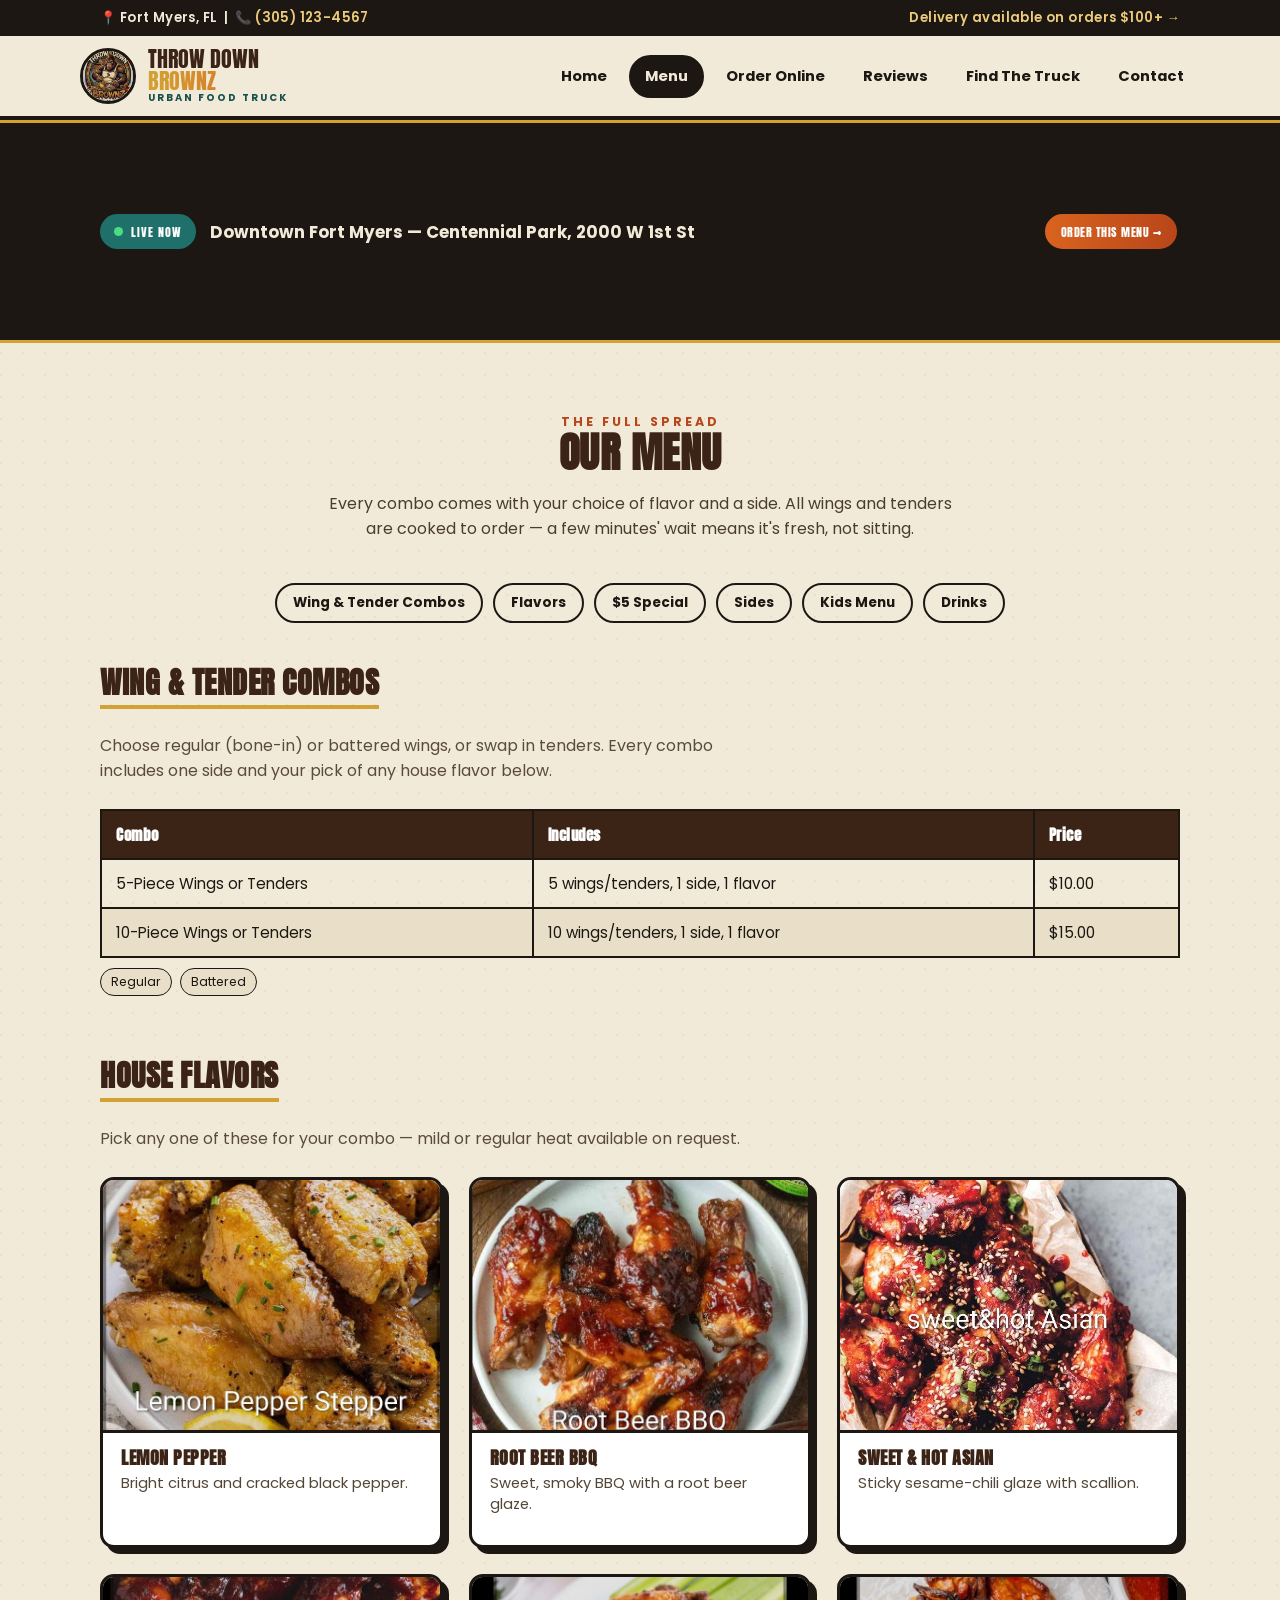
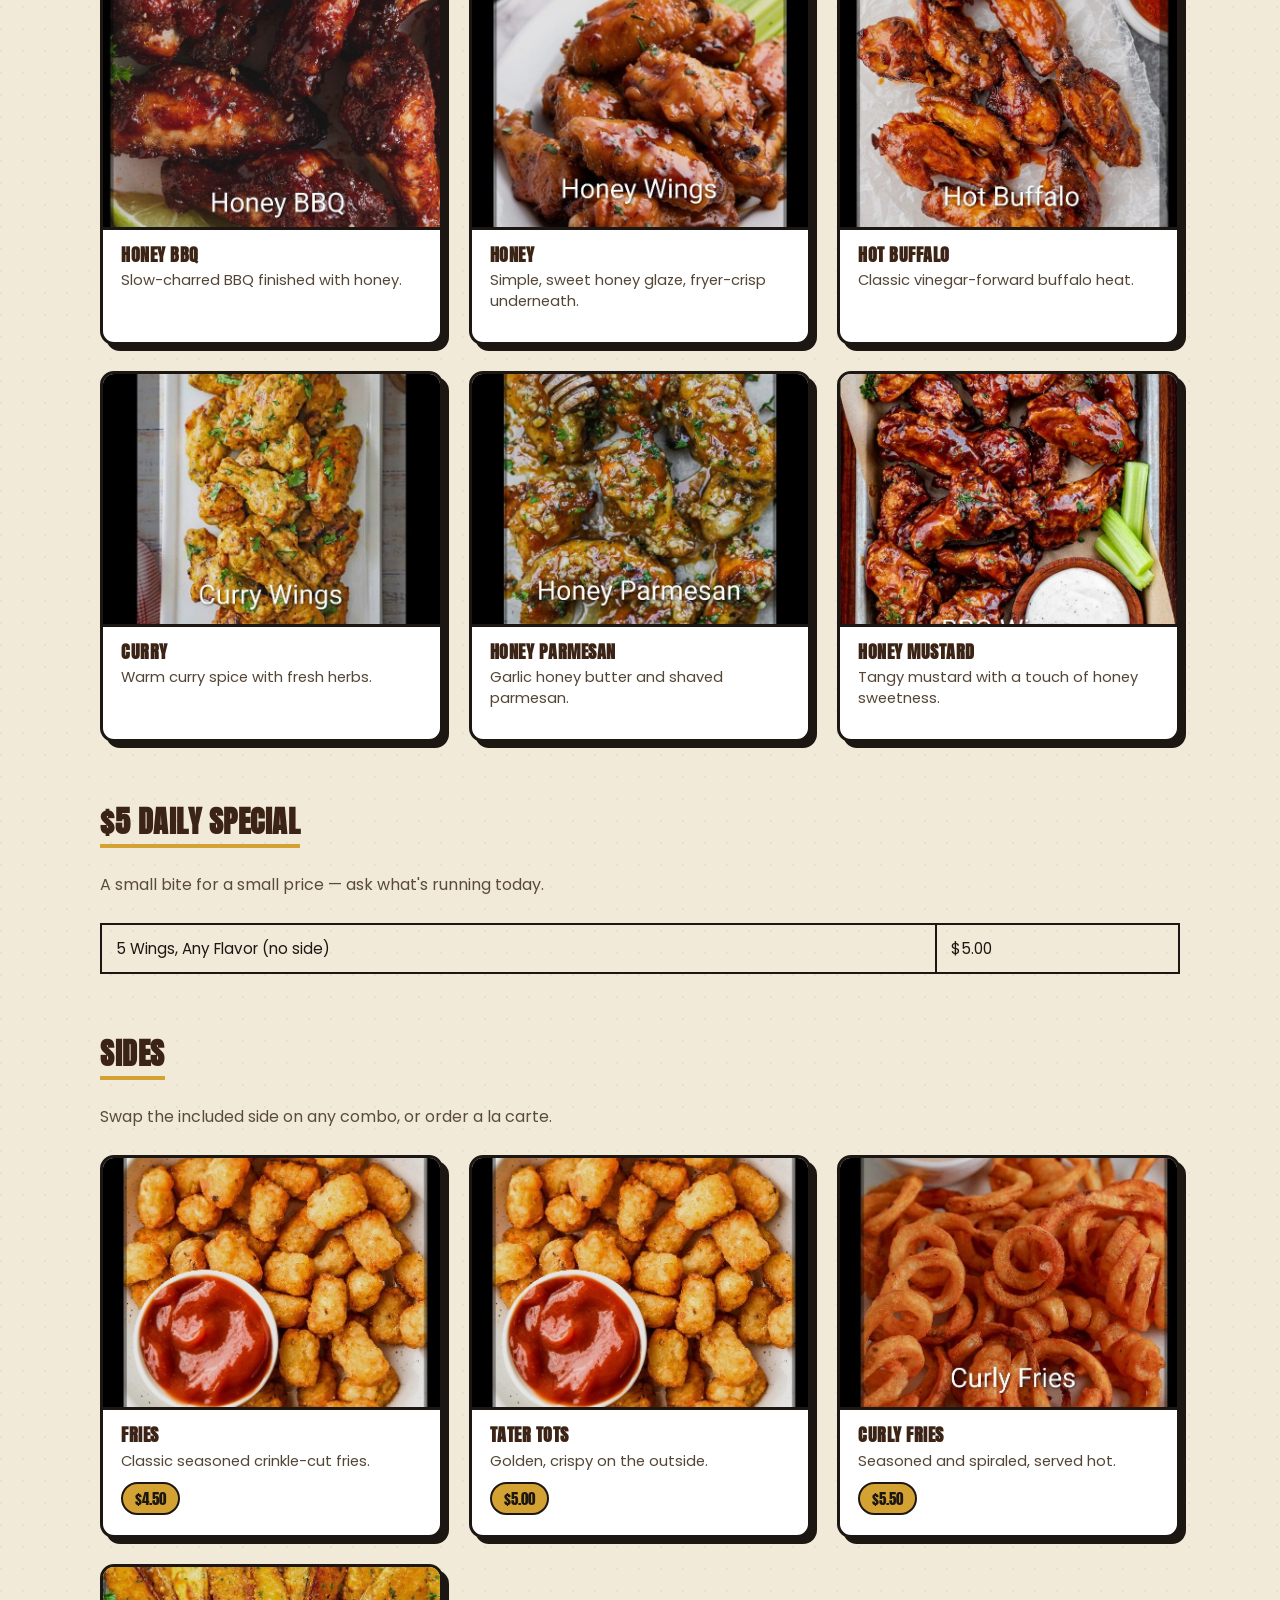
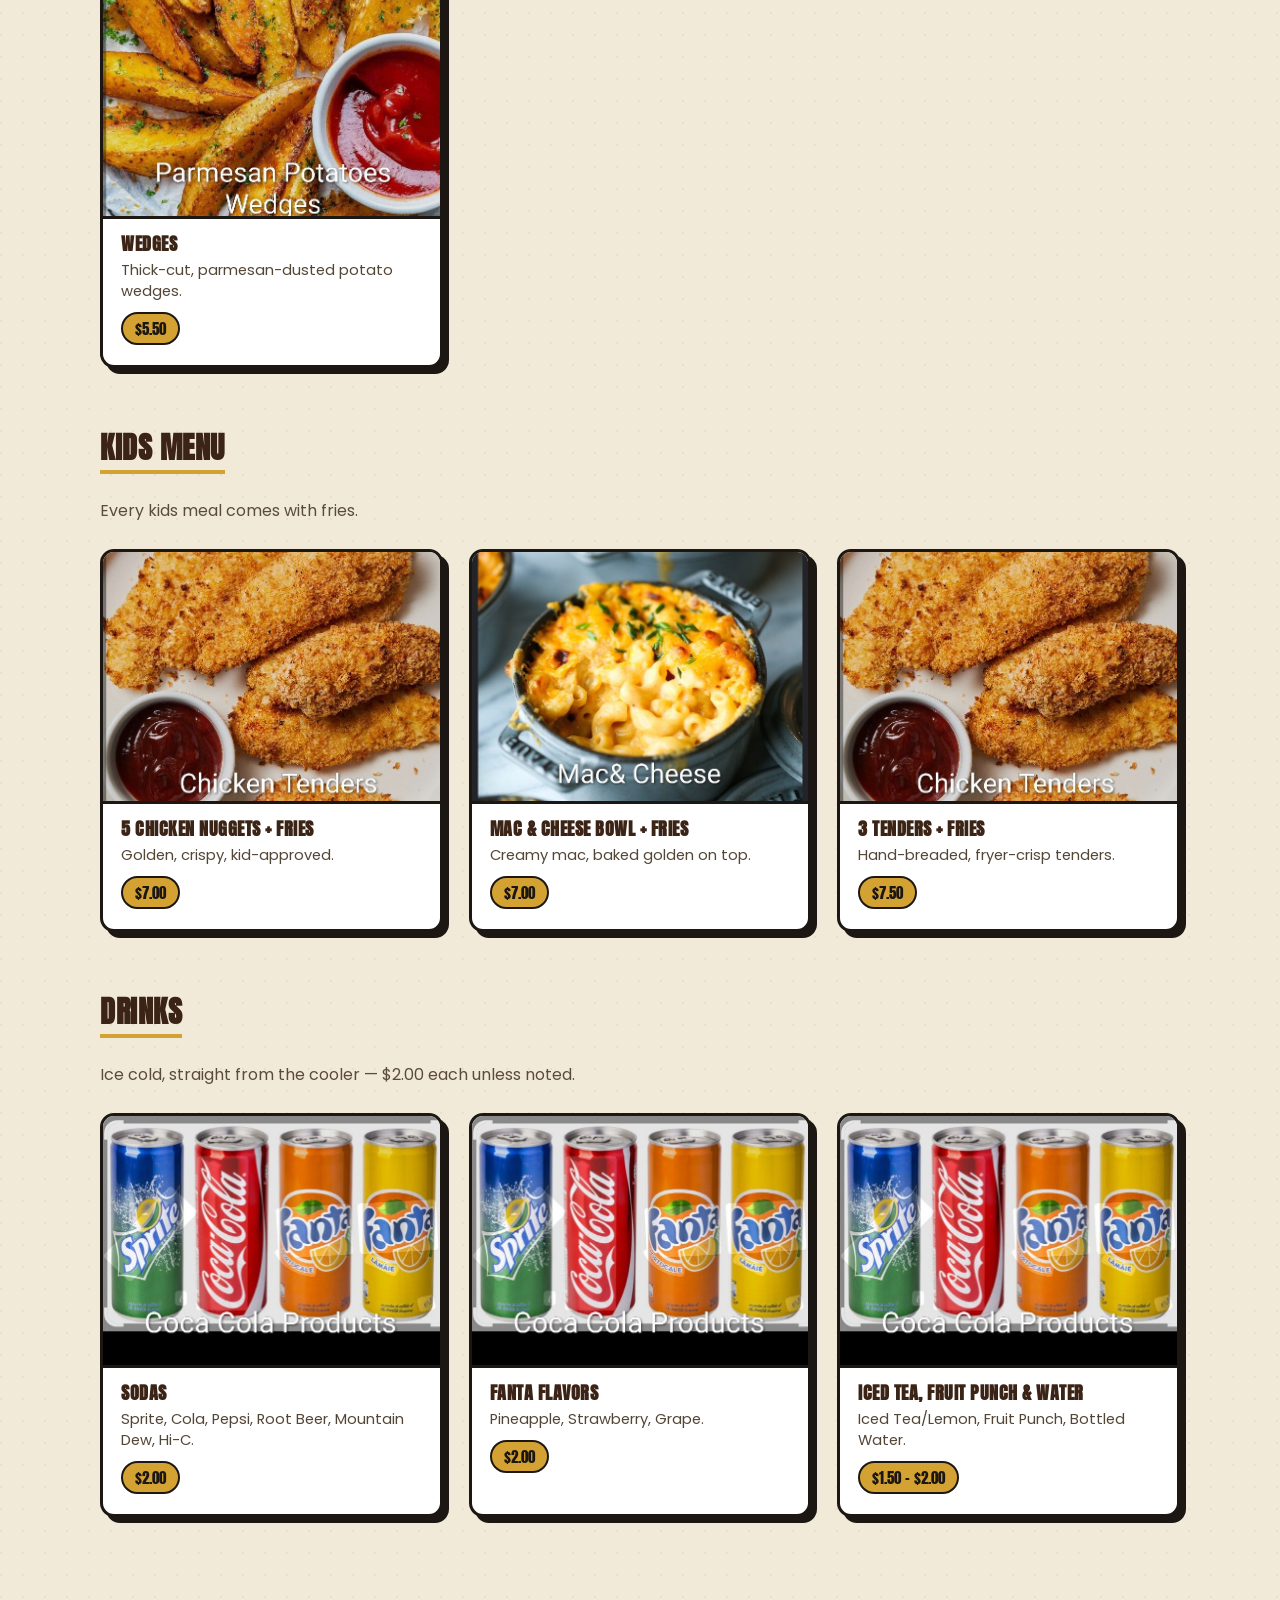
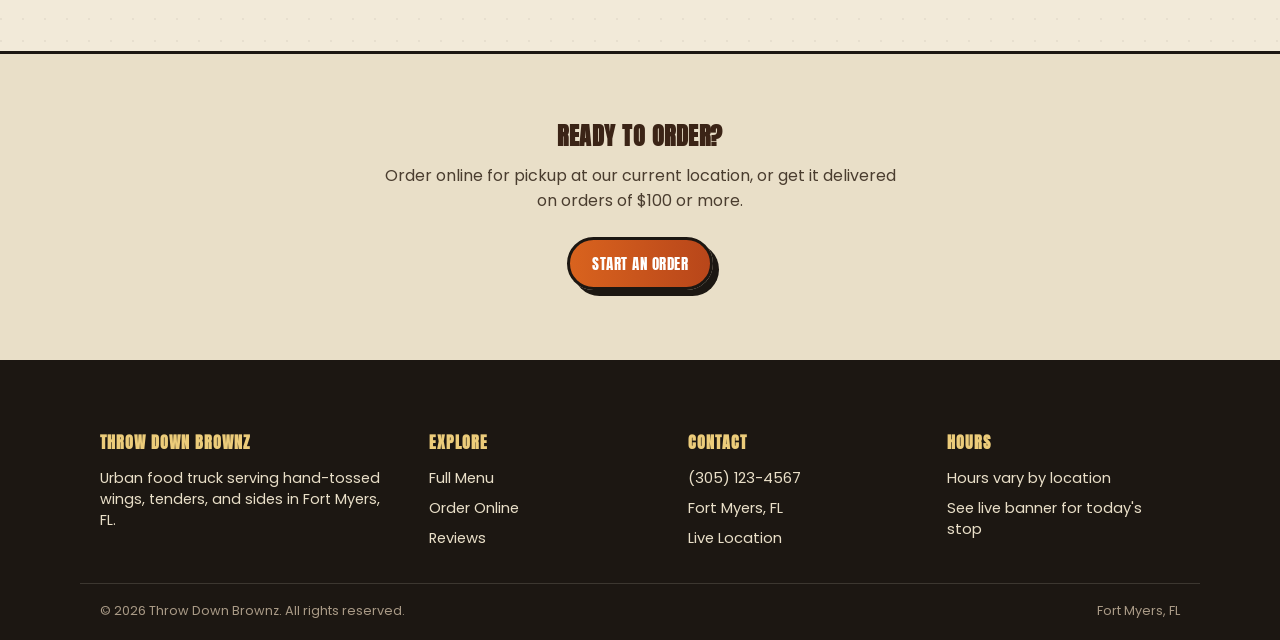
==== menu.html @ 57ffd220 "Add files via upload" ====
<!DOCTYPE html>
<html lang="en">
<head>
<meta charset="UTF-8">
<meta name="viewport" content="width=device-width, initial-scale=1.0">
<title>Menu | Throw Down Brownz</title>
<meta name="description" content="Browse the full Throw Down Brownz menu: wing & tender combos in nine house flavors, sides, kids meals, and drinks. Fort Myers, FL food truck.">
<link rel="icon" href="logo.png">
<link rel="stylesheet" href="styles.css">
</head>
<body>

<div class="topbar">
  <div class="container">
    <span>📍 Fort Myers, FL &nbsp;|&nbsp; 📞 <a href="tel:3051234567">(305) 123-4567</a></span>
    <span><a href="order.html">Delivery available on orders $100+ →</a></span>
  </div>
</div>

<header class="site">
  <div class="container nav-wrap">
    <a href="index.html" class="brand">
      <img src="logo.png" alt="Throw Down Brownz logo">
      <div class="brand-text">
        <div class="t1">THROW DOWN</div>
        <div class="t2">BROWNZ</div>
        <div class="tagline">Urban Food Truck</div>
      </div>
    </a>
    <button class="nav-toggle" aria-label="Toggle menu">☰</button>
    <nav class="main-nav">
      <ul>
        <li><a href="index.html">Home</a></li>
        <li><a href="menu.html" class="active">Menu</a></li>
        <li><a href="order.html">Order Online</a></li>
        <li><a href="reviews.html">Reviews</a></li>
        <li><a href="index.html#location">Find The Truck</a></li>
        <li><a href="index.html#contact">Contact</a></li>
      </ul>
    </nav>
  </div>
</header>

<section class="locate-bar">
  <div class="container">
    <div class="locate-left">
      <span class="locate-badge"><span class="dot"></span><span data-location-status>LIVE NOW</span></span>
      <div>
        <div id="current-location-text" data-location-address>Loading location…</div>
      </div>
    </div>
    <a class="btn btn-primary btn-sm" href="order.html">Order This Menu →</a>
  </div>
</section>

<section style="padding-bottom:0;">
  <div class="container">
    <div class="section-head">
      <div class="kicker">The Full Spread</div>
      <h2>Our Menu</h2>
      <p>Every combo comes with your choice of flavor and a side. All wings and tenders are cooked to order — a few minutes' wait means it's fresh, not sitting.</p>
    </div>
    <div class="menu-jump">
      <a href="#combos">Wing &amp; Tender Combos</a>
      <a href="#flavors">Flavors</a>
      <a href="#special">$5 Special</a>
      <a href="#sides">Sides</a>
      <a href="#kids">Kids Menu</a>
      <a href="#drinks">Drinks</a>
    </div>
  </div>
</section>

<section style="padding-top:0;">
  <div class="container">

    <!-- COMBOS -->
    <div class="menu-category" id="combos">
      <h2>Wing &amp; Tender Combos</h2>
      <p class="cat-desc">Choose regular (bone-in) or battered wings, or swap in tenders. Every combo includes one side and your pick of any house flavor below.</p>
      <table class="combo-table">
        <thead>
          <tr><th>Combo</th><th>Includes</th><th>Price</th></tr>
        </thead>
        <tbody>
          <tr>
            <td>5-Piece Wings or Tenders</td>
            <td>5 wings/tenders, 1 side, 1 flavor</td>
            <td>$10.00</td>
          </tr>
          <tr>
            <td>10-Piece Wings or Tenders</td>
            <td>10 wings/tenders, 1 side, 1 flavor</td>
            <td>$15.00</td>
          </tr>
        </tbody>
      </table>
      <div class="flavor-tags">
        <span>Regular</span><span>Battered</span>
      </div>
    </div>

    <!-- FLAVORS -->
    <div class="menu-category" id="flavors">
      <h2>House Flavors</h2>
      <p class="cat-desc">Pick any one of these for your combo — mild or regular heat available on request.</p>
      <div class="grid cols-3">
        <div class="card">
          <div class="card-img"><img src="lemon-pepper.jpg" alt="Lemon pepper wings"></div>
          <div class="card-body"><h3>Lemon Pepper</h3><p>Bright citrus and cracked black pepper.</p></div>
        </div>
        <div class="card">
          <div class="card-img"><img src="root-beer-bbq.jpg" alt="Root beer BBQ wings"></div>
          <div class="card-body"><h3>Root Beer BBQ</h3><p>Sweet, smoky BBQ with a root beer glaze.</p></div>
        </div>
        <div class="card">
          <div class="card-img"><img src="sweet-hot-asian.jpg" alt="Sweet and hot Asian wings"></div>
          <div class="card-body"><h3>Sweet &amp; Hot Asian</h3><p>Sticky sesame-chili glaze with scallion.</p></div>
        </div>
        <div class="card">
          <div class="card-img"><img src="honey-bbq.jpg" alt="Honey BBQ wings"></div>
          <div class="card-body"><h3>Honey BBQ</h3><p>Slow-charred BBQ finished with honey.</p></div>
        </div>
        <div class="card">
          <div class="card-img"><img src="honey-wings.jpg" alt="Honey glazed wings"></div>
          <div class="card-body"><h3>Honey</h3><p>Simple, sweet honey glaze, fryer-crisp underneath.</p></div>
        </div>
        <div class="card">
          <div class="card-img"><img src="hot-buffalo.jpg" alt="Hot buffalo wings"></div>
          <div class="card-body"><h3>Hot Buffalo</h3><p>Classic vinegar-forward buffalo heat.</p></div>
        </div>
        <div class="card">
          <div class="card-img"><img src="curry-wings.jpg" alt="Curry wings"></div>
          <div class="card-body"><h3>Curry</h3><p>Warm curry spice with fresh herbs.</p></div>
        </div>
        <div class="card">
          <div class="card-img"><img src="honey-parmesan.jpg" alt="Honey parmesan wings"></div>
          <div class="card-body"><h3>Honey Parmesan</h3><p>Garlic honey butter and shaved parmesan.</p></div>
        </div>
        <div class="card">
          <div class="card-img"><img src="bbq-wings-hero.jpg" alt="Honey mustard style BBQ wings"></div>
          <div class="card-body"><h3>Honey Mustard</h3><p>Tangy mustard with a touch of honey sweetness.</p></div>
        </div>
      </div>
    </div>

    <!-- $5 SPECIAL -->
    <div class="menu-category" id="special">
      <h2>$5 Daily Special</h2>
      <p class="cat-desc">A small bite for a small price — ask what's running today.</p>
      <table class="combo-table">
        <tbody>
          <tr><td>5 Wings, Any Flavor (no side)</td><td>$5.00</td></tr>
        </tbody>
      </table>
    </div>

    <!-- SIDES -->
    <div class="menu-category" id="sides">
      <h2>Sides</h2>
      <p class="cat-desc">Swap the included side on any combo, or order a la carte.</p>
      <div class="grid cols-3">
        <div class="card">
          <div class="card-img"><img src="tater-tots.jpg" alt="Tater tots"></div>
          <div class="card-body"><h3>Fries</h3><p>Classic seasoned crinkle-cut fries.</p><span class="price-tag">$4.50</span></div>
        </div>
        <div class="card">
          <div class="card-img"><img src="tater-tots.jpg" alt="Tater tots"></div>
          <div class="card-body"><h3>Tater Tots</h3><p>Golden, crispy on the outside.</p><span class="price-tag">$5.00</span></div>
        </div>
        <div class="card">
          <div class="card-img"><img src="curly-fries.jpg" alt="Curly fries"></div>
          <div class="card-body"><h3>Curly Fries</h3><p>Seasoned and spiraled, served hot.</p><span class="price-tag">$5.50</span></div>
        </div>
        <div class="card">
          <div class="card-img"><img src="parmesan-wedges.jpg" alt="Parmesan potato wedges"></div>
          <div class="card-body"><h3>Wedges</h3><p>Thick-cut, parmesan-dusted potato wedges.</p><span class="price-tag">$5.50</span></div>
        </div>
      </div>
    </div>

    <!-- KIDS -->
    <div class="menu-category" id="kids">
      <h2>Kids Menu</h2>
      <p class="cat-desc">Every kids meal comes with fries.</p>
      <div class="grid cols-3">
        <div class="card">
          <div class="card-img"><img src="chicken-tenders.jpg" alt="Chicken nuggets"></div>
          <div class="card-body"><h3>5 Chicken Nuggets + Fries</h3><p>Golden, crispy, kid-approved.</p><span class="price-tag">$7.00</span></div>
        </div>
        <div class="card">
          <div class="card-img"><img src="mac-cheese.jpg" alt="Mac and cheese bowl"></div>
          <div class="card-body"><h3>Mac &amp; Cheese Bowl + Fries</h3><p>Creamy mac, baked golden on top.</p><span class="price-tag">$7.00</span></div>
        </div>
        <div class="card">
          <div class="card-img"><img src="chicken-tenders.jpg" alt="Chicken tenders"></div>
          <div class="card-body"><h3>3 Tenders + Fries</h3><p>Hand-breaded, fryer-crisp tenders.</p><span class="price-tag">$7.50</span></div>
        </div>
      </div>
    </div>

    <!-- DRINKS -->
    <div class="menu-category" id="drinks">
      <h2>Drinks</h2>
      <p class="cat-desc">Ice cold, straight from the cooler — $2.00 each unless noted.</p>
      <div class="grid cols-3">
        <div class="card">
          <div class="card-img"><img src="drinks.jpg" alt="Assorted canned sodas"></div>
          <div class="card-body">
            <h3>Sodas</h3>
            <p>Sprite, Cola, Pepsi, Root Beer, Mountain Dew, Hi-C.</p>
            <span class="price-tag">$2.00</span>
          </div>
        </div>
        <div class="card">
          <div class="card-img"><img src="drinks.jpg" alt="Fanta flavors"></div>
          <div class="card-body">
            <h3>Fanta Flavors</h3>
            <p>Pineapple, Strawberry, Grape.</p>
            <span class="price-tag">$2.00</span>
          </div>
        </div>
        <div class="card">
          <div class="card-img"><img src="drinks.jpg" alt="Iced tea and water"></div>
          <div class="card-body">
            <h3>Iced Tea, Fruit Punch &amp; Water</h3>
            <p>Iced Tea/Lemon, Fruit Punch, Bottled Water.</p>
            <span class="price-tag">$1.50 – $2.00</span>
          </div>
        </div>
      </div>
    </div>

  </div>
</section>

<section class="alt-bg">
  <div class="container center">
    <h2 style="color:var(--brown-deep); margin-bottom:14px;">Ready to order?</h2>
    <p style="max-width:520px; margin:0 auto 24px; color:#4a3d2f;">Order online for pickup at our current location, or get it delivered on orders of $100 or more.</p>
    <a href="order.html" class="btn btn-primary">Start An Order</a>
  </div>
</section>

<footer>
  <div class="container grid">
    <div>
      <h4>Throw Down Brownz</h4>
      <p style="font-size:0.9rem; max-width:280px;">Urban food truck serving hand-tossed wings, tenders, and sides in Fort Myers, FL.</p>
    </div>
    <div>
      <h4>Explore</h4>
      <ul>
        <li><a href="menu.html">Full Menu</a></li>
        <li><a href="order.html">Order Online</a></li>
        <li><a href="reviews.html">Reviews</a></li>
      </ul>
    </div>
    <div>
      <h4>Contact</h4>
      <ul>
        <li><a href="tel:3051234567">(305) 123-4567</a></li>
        <li>Fort Myers, FL</li>
        <li><a href="index.html#location">Live Location</a></li>
      </ul>
    </div>
    <div>
      <h4>Hours</h4>
      <ul>
        <li>Hours vary by location</li>
        <li>See live banner for today's stop</li>
      </ul>
    </div>
  </div>
  <div class="container footer-bottom">
    <span>© <span data-year></span> Throw Down Brownz. All rights reserved.</span>
    <span>Fort Myers, FL</span>
  </div>
</footer>

<script src="script.js"></script>
</body>
</html>
---- styles.css ----
/* ============================================
   THROW DOWN BROWNZ — Urban Food Truck
   Design tokens pulled from the truck's logo:
   - Kraft-paper cream background
   - Charcoal ink outlines
   - Gorilla-brown + gold gradient headlines
   - Kente-inspired teal / burnt-orange accents
   ============================================ */

@import url('https://fonts.googleapis.com/css2?family=Anton&family=Bangers&family=Poppins:ital,wght@0,400;0,500;0,600;0,700;0,800;1,400&display=swap');

:root{
  --ink: #1c1712;
  --cream: #f2ead9;
  --cream-2: #e9dfc8;
  --brown-deep: #3b2416;
  --brown: #6b4326;
  --gold: #d3a233;
  --gold-light: #eccc7a;
  --orange: #d9631e;
  --orange-deep: #b8461a;
  --teal: #1f6f6a;
  --teal-deep: #164f4c;
  --cream-rgb: 242,234,217;
  --radius: 14px;
  --shadow-hard: 6px 6px 0 var(--ink);
  --shadow-soft: 0 10px 30px rgba(28,23,18,0.18);
}

*{ box-sizing: border-box; }
html{ scroll-behavior: smooth; }

body{
  margin:0;
  background: var(--cream);
  background-image:
    radial-gradient(circle at 1px 1px, rgba(28,23,18,0.05) 1px, transparent 1px);
  background-size: 22px 22px;
  color: var(--ink);
  font-family: 'Poppins', sans-serif;
  -webkit-font-smoothing: antialiased;
}

img{ max-width:100%; display:block; }

h1,h2,h3,.display{
  font-family: 'Anton', 'Bangers', sans-serif;
  letter-spacing: 0.5px;
  text-transform: uppercase;
  line-height: 1.05;
  margin: 0 0 0.4em;
}

a{ color: inherit; text-decoration:none; }

.container{
  width: 100%;
  max-width: 1120px;
  margin: 0 auto;
  padding: 0 20px;
}

/* ---------- Spray-paint headline accent ---------- */
.spray-underline{
  display:inline-block;
  position:relative;
}
.spray-underline::after{
  content:"";
  position:absolute;
  left:-4%; right:-4%; bottom:-10px;
  height:12px;
  background: linear-gradient(90deg, var(--orange), var(--gold));
  clip-path: polygon(0% 40%, 8% 0%, 22% 60%, 36% 10%, 50% 55%, 64% 5%, 78% 65%, 92% 15%, 100% 50%, 100% 100%, 0% 100%);
  opacity:0.9;
}

/* ---------- Top announcement bar ---------- */
.topbar{
  background: var(--ink);
  color: var(--cream);
  font-size: 0.82rem;
  font-weight: 600;
  letter-spacing: 0.4px;
}
.topbar .container{
  display:flex;
  align-items:center;
  justify-content:space-between;
  gap: 12px;
  padding-top:8px;
  padding-bottom:8px;
  flex-wrap: wrap;
}
.topbar a{ color: var(--gold-light); }
.topbar .pulse-dot{
  width:8px; height:8px; border-radius:50%;
  background:#4ade80;
  display:inline-block;
  margin-right:6px;
  box-shadow:0 0 0 rgba(74,222,128,0.6);
  animation: pulse 1.8s infinite;
}
@keyframes pulse{
  0%{ box-shadow:0 0 0 0 rgba(74,222,128,0.55); }
  70%{ box-shadow:0 0 0 8px rgba(74,222,128,0); }
  100%{ box-shadow:0 0 0 0 rgba(74,222,128,0); }
}

/* ---------- Header / nav ---------- */
header.site{
  background: var(--cream);
  border-bottom: 4px solid var(--ink);
  position: sticky;
  top:0;
  z-index: 50;
}
.nav-wrap{
  display:flex;
  align-items:center;
  justify-content:space-between;
  padding: 12px 0;
  gap: 16px;
}
.brand{
  display:flex;
  align-items:center;
  gap:12px;
  font-family:'Anton',sans-serif;
}
.brand img{
  height:56px; width:56px;
  border-radius:50%;
  border:3px solid var(--ink);
  object-fit:cover;
  background:#fff;
}
.brand .brand-text{
  line-height:1;
}
.brand .brand-text .t1{
  font-size:1.35rem;
  color: var(--brown-deep);
}
.brand .brand-text .t2{
  font-size:1.35rem;
  background: linear-gradient(90deg, var(--gold), var(--orange));
  -webkit-background-clip:text;
  background-clip:text;
  color:transparent;
}
.brand .brand-text .tagline{
  font-family:'Poppins',sans-serif;
  font-size:0.62rem;
  letter-spacing:2px;
  color: var(--teal-deep);
  font-weight:700;
  text-transform:uppercase;
}

nav.main-nav ul{
  list-style:none;
  display:flex;
  gap:6px;
  margin:0; padding:0;
  flex-wrap:wrap;
}
nav.main-nav a{
  display:block;
  padding: 9px 14px;
  font-weight:700;
  font-size:0.92rem;
  border-radius: 999px;
  border: 2px solid transparent;
}
nav.main-nav a:hover, nav.main-nav a.active{
  border-color: var(--ink);
  background: var(--ink);
  color: var(--cream);
}
.nav-toggle{ display:none; }

.btn{
  display:inline-flex;
  align-items:center;
  justify-content:center;
  gap:8px;
  font-family:'Anton',sans-serif;
  letter-spacing:0.5px;
  text-transform:uppercase;
  font-size:0.95rem;
  padding: 12px 22px;
  border-radius: 999px;
  border: 3px solid var(--ink);
  cursor:pointer;
  transition: transform .15s ease, box-shadow .15s ease;
  box-shadow: var(--shadow-hard);
}
.btn:hover{ transform: translate(-2px,-2px); }
.btn:active{ transform: translate(0,0); box-shadow:2px 2px 0 var(--ink); }
.btn-primary{ background: linear-gradient(90deg, var(--orange), var(--orange-deep)); color:#fff; }
.btn-gold{ background: linear-gradient(90deg, var(--gold-light), var(--gold)); color: var(--ink); }
.btn-teal{ background: var(--teal); color:#fff; }
.btn-outline{ background: transparent; color: var(--ink); }
.btn-block{ width:100%; }
.btn-sm{ padding:8px 16px; font-size:0.78rem; }

/* ---------- Hero ---------- */
.hero{
  position:relative;
  overflow:hidden;
  padding: 56px 0 64px;
  background:
    radial-gradient(circle at 85% 10%, rgba(211,162,51,0.25), transparent 45%),
    radial-gradient(circle at 10% 90%, rgba(31,111,106,0.18), transparent 40%),
    var(--cream-2);
  border-bottom: 5px solid var(--ink);
}
.hero-grid{
  display:grid;
  grid-template-columns: 1.1fr 0.9fr;
  gap: 40px;
  align-items:center;
}
.eyebrow{
  display:inline-flex;
  align-items:center;
  gap:8px;
  background: var(--ink);
  color: var(--gold-light);
  font-weight:700;
  font-size:0.75rem;
  letter-spacing:2px;
  text-transform:uppercase;
  padding:7px 14px;
  border-radius:999px;
  margin-bottom:18px;
}
.hero h1{
  font-size: clamp(2.4rem, 5.5vw, 4rem);
  color: var(--brown-deep);
}
.hero h1 .accent{
  background: linear-gradient(90deg, var(--orange), var(--gold));
  -webkit-background-clip:text;
  background-clip:text;
  color:transparent;
}
.hero p.lead{
  font-size:1.08rem;
  color:#3a2f24;
  max-width:520px;
  margin: 18px 0 28px;
}
.hero-actions{ display:flex; gap:14px; flex-wrap:wrap; }
.hero-art{
  position:relative;
  display:flex;
  justify-content:center;
}
.hero-art img{
  max-width: 380px;
  filter: drop-shadow(10px 10px 0 rgba(28,23,18,0.15));
}

/* ---------- Location banner ---------- */
.locate-bar{
  background: var(--ink);
  color: var(--cream);
  border-top: 3px solid var(--gold);
  border-bottom: 3px solid var(--gold);
}
.locate-bar .container{
  padding: 18px 20px;
  display:flex;
  align-items:center;
  gap:18px;
  flex-wrap:wrap;
  justify-content:space-between;
}
.locate-left{ display:flex; align-items:center; gap:14px; flex-wrap:wrap; }
.locate-badge{
  background: var(--teal);
  color:#fff;
  font-family:'Anton',sans-serif;
  font-size:0.78rem;
  letter-spacing:1px;
  padding:8px 14px;
  border-radius:999px;
  white-space:nowrap;
  display:flex; align-items:center; gap:8px;
}
.locate-badge .dot{
  width:9px;height:9px;border-radius:50%;
  background:#4ade80;
  box-shadow:0 0 0 rgba(74,222,128,0.6);
  animation: pulse 1.8s infinite;
}
#current-location-text{
  font-weight:700;
  font-size:1.05rem;
}
#current-hours-text{
  font-size:0.85rem;
  color: var(--gold-light);
}

/* ---------- Section base ---------- */
section{ padding: 70px 0; }
.section-head{
  text-align:center;
  max-width:640px;
  margin: 0 auto 42px;
}
.section-head .kicker{
  font-weight:700;
  font-size:0.78rem;
  letter-spacing:3px;
  text-transform:uppercase;
  color: var(--orange-deep);
}
.section-head h2{
  font-size: clamp(1.8rem, 4vw, 2.6rem);
  color: var(--brown-deep);
}
.section-head p{ color:#4a3d2f; }

.alt-bg{
  background: var(--cream-2);
  border-top:3px solid var(--ink);
  border-bottom:3px solid var(--ink);
}

/* ---------- Cards ---------- */
.grid{
  display:grid;
  gap: 26px;
}
.cols-3{ grid-template-columns: repeat(3, 1fr); }
.cols-2{ grid-template-columns: repeat(2, 1fr); }

.card{
  background:#fff;
  border: 3px solid var(--ink);
  border-radius: var(--radius);
  overflow:hidden;
  box-shadow: var(--shadow-hard);
  transition: transform .15s ease;
}
.card:hover{ transform: translateY(-4px); }
.card .card-img{
  aspect-ratio: 4/3;
  overflow:hidden;
  border-bottom:3px solid var(--ink);
  background:#eee;
}
.card .card-img img{ width:100%; height:100%; object-fit:cover; }
.card .card-body{ padding: 16px 18px 20px; }
.card h3{ font-size:1.1rem; color:var(--brown-deep); margin-bottom:6px; }
.card p{ color:#544636; font-size:0.92rem; margin:0 0 10px; }
.price-tag{
  display:inline-block;
  font-family:'Anton',sans-serif;
  background: var(--gold);
  border:2px solid var(--ink);
  padding:3px 12px;
  border-radius:999px;
  font-size:0.95rem;
}

/* ---------- Stats strip ---------- */
.stats{
  display:grid;
  grid-template-columns:repeat(4,1fr);
  gap:20px;
  text-align:center;
}
.stats .stat h3{
  font-size:2.2rem;
  color: var(--gold-light);
  margin-bottom:2px;
}
.stats .stat span{
  font-size:0.8rem;
  letter-spacing:1px;
  text-transform:uppercase;
  color: var(--cream-2);
  font-weight:600;
}
.stats-band{
  background: var(--brown-deep);
  color:#fff;
  border-top:5px solid var(--gold);
  border-bottom:5px solid var(--gold);
}

/* ---------- Reviews ---------- */
.review-card{
  background:#fff;
  border:3px solid var(--ink);
  border-radius: var(--radius);
  padding:22px;
  box-shadow: var(--shadow-hard);
}
.stars{ color:var(--orange-deep); letter-spacing:2px; font-size:1.05rem; margin-bottom:8px; }
.review-name{ font-weight:700; margin-top:12px; color:var(--brown-deep); }
.review-meta{ font-size:0.78rem; color:#7a6b58; }

/* ---------- Footer ---------- */
footer{
  background: var(--ink);
  color: var(--cream-2);
  padding: 46px 0 20px;
}
footer h4{
  font-family:'Anton',sans-serif;
  color: var(--gold-light);
  letter-spacing:1px;
  margin-bottom:14px;
  text-transform:uppercase;
  font-size:1rem;
}
footer .grid{ grid-template-columns: 1.3fr 1fr 1fr 1fr; }
footer a{ color: var(--cream-2); }
footer a:hover{ color: var(--gold-light); }
footer ul{ list-style:none; padding:0; margin:0; display:flex; flex-direction:column; gap:9px; font-size:0.92rem; }
.footer-bottom{
  border-top:1px solid rgba(242,234,217,0.15);
  margin-top:34px;
  padding-top:18px;
  display:flex;
  justify-content:space-between;
  flex-wrap:wrap;
  gap:10px;
  font-size:0.8rem;
  color:#a99a86;
}

/* ---------- Forms ---------- */
.form-card{
  background:#fff;
  border:3px solid var(--ink);
  border-radius: var(--radius);
  box-shadow: var(--shadow-hard);
  padding: 30px;
}
label{ display:block; font-weight:700; font-size:0.85rem; margin-bottom:6px; color:var(--brown-deep); }
input, select, textarea{
  width:100%;
  padding:11px 13px;
  border:2px solid var(--ink);
  border-radius:8px;
  font-family:'Poppins',sans-serif;
  font-size:0.95rem;
  margin-bottom:18px;
  background:#fdfaf3;
}
input:focus, select:focus, textarea:focus{
  outline:3px solid var(--gold);
  outline-offset:1px;
}
fieldset{ border:2px dashed var(--brown); border-radius:10px; padding:16px; margin-bottom:18px; }
legend{ font-family:'Anton',sans-serif; padding:0 8px; color:var(--brown-deep); }
.field-row{ display:grid; grid-template-columns:1fr 1fr; gap:16px; }
.checkbox-row{ display:flex; align-items:flex-start; gap:10px; margin-bottom:16px; }
.checkbox-row input{ width:auto; margin:4px 0 0; }
.helper{ font-size:0.8rem; color:#7a6b58; margin-top:-12px; margin-bottom:16px; }
.note-box{
  background: var(--cream-2);
  border:2px solid var(--ink);
  border-radius:10px;
  padding:14px 18px;
  font-size:0.88rem;
  margin-bottom:22px;
}

/* ---------- Menu page specific ---------- */
.menu-jump{
  display:flex;
  flex-wrap:wrap;
  gap:10px;
  justify-content:center;
  margin-bottom:44px;
}
.menu-jump a{
  border:2px solid var(--ink);
  padding:8px 16px;
  border-radius:999px;
  font-weight:700;
  font-size:0.85rem;
}
.menu-jump a:hover{ background:var(--ink); color:var(--cream); }
.menu-category{ margin-bottom:64px; scroll-margin-top:120px; }
.menu-category h2{
  color:var(--brown-deep);
  font-size:1.9rem;
  border-bottom:4px solid var(--gold);
  display:inline-block;
  padding-bottom:6px;
  margin-bottom:8px;
}
.menu-category .cat-desc{ color:#5a4c3c; margin-bottom:26px; max-width:640px; }
.flavor-tags{ display:flex; flex-wrap:wrap; gap:8px; margin-top:10px; }
.flavor-tags span{
  background:var(--cream-2);
  border:1.5px solid var(--ink);
  font-size:0.78rem;
  padding:4px 10px;
  border-radius:999px;
}
.combo-table{ width:100%; border-collapse:collapse; margin-top:10px; }
.combo-table th, .combo-table td{
  border:2px solid var(--ink);
  padding:12px 14px;
  text-align:left;
  font-size:0.95rem;
}
.combo-table th{ background:var(--brown-deep); color:#fff; font-family:'Anton',sans-serif; letter-spacing:0.5px; }
.combo-table tr:nth-child(even){ background: var(--cream-2); }

/* ---------- Map embed ---------- */
.map-frame{
  border:3px solid var(--ink);
  border-radius: var(--radius);
  overflow:hidden;
  box-shadow: var(--shadow-hard);
}
.map-frame iframe{ width:100%; height:340px; border:0; display:block; }

/* ---------- Order summary box ---------- */
.order-total{
  background: var(--teal);
  color:#fff;
  border:3px solid var(--ink);
  border-radius: var(--radius);
  padding:20px;
  text-align:center;
  margin-bottom:22px;
}
.order-total .amt{ font-family:'Anton',sans-serif; font-size:2rem; }

/* ---------- Utility ---------- */
.center{ text-align:center; }
.mt-0{ margin-top:0; }
.badge-flag{
  display:inline-block;
  background:var(--orange);
  color:#fff;
  font-size:0.7rem;
  font-weight:700;
  padding:3px 9px;
  border-radius:6px;
  margin-left:8px;
  vertical-align:middle;
}

/* ---------- Responsive ---------- */
@media (max-width: 880px){
  .hero-grid{ grid-template-columns:1fr; }
  .hero-art{ order:-1; }
  .hero-art img{ max-width:260px; }
  .cols-3{ grid-template-columns:1fr 1fr; }
  footer .grid{ grid-template-columns:1fr 1fr; }
  .stats{ grid-template-columns:1fr 1fr; }
  .field-row{ grid-template-columns:1fr; }
}

@media (max-width: 680px){
  nav.main-nav{
    position:fixed; inset:70px 0 0 0;
    background:var(--cream);
    display:none;
    padding:20px;
    overflow-y:auto;
    z-index:40;
  }
  nav.main-nav.open{ display:block; }
  nav.main-nav ul{ flex-direction:column; }
  nav.main-nav a{ font-size:1.1rem; padding:14px; }
  .nav-toggle{
    display:flex;
    align-items:center;
    justify-content:center;
    width:44px; height:44px;
    border:2px solid var(--ink);
    border-radius:10px;
    background:var(--cream);
    font-size:1.3rem;
    cursor:pointer;
  }
  .cols-3, .cols-2{ grid-template-columns:1fr; }
  .hero{ padding:40px 0 48px; }
  section{ padding:50px 0; }
}

@media (prefers-reduced-motion: reduce){
  .pulse-dot, .locate-badge .dot{ animation:none; }
  html{ scroll-behavior:auto; }
}
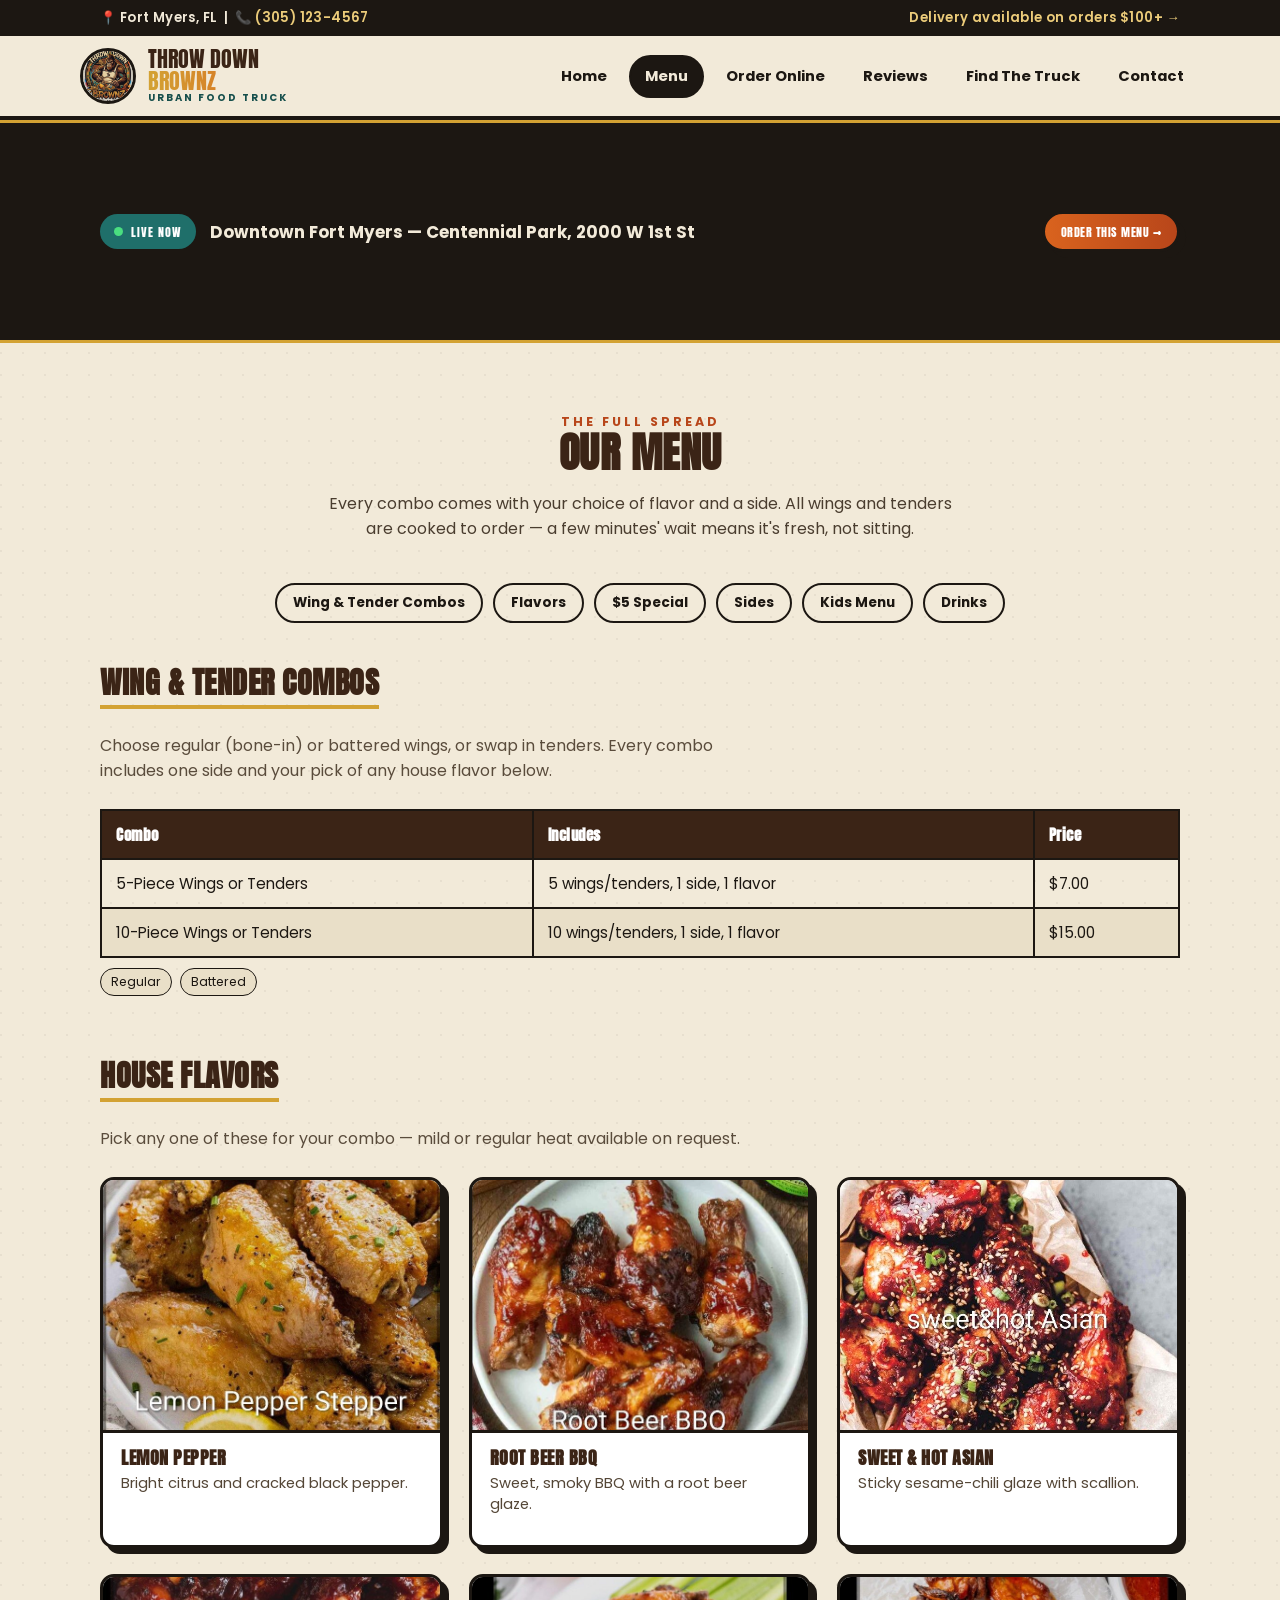
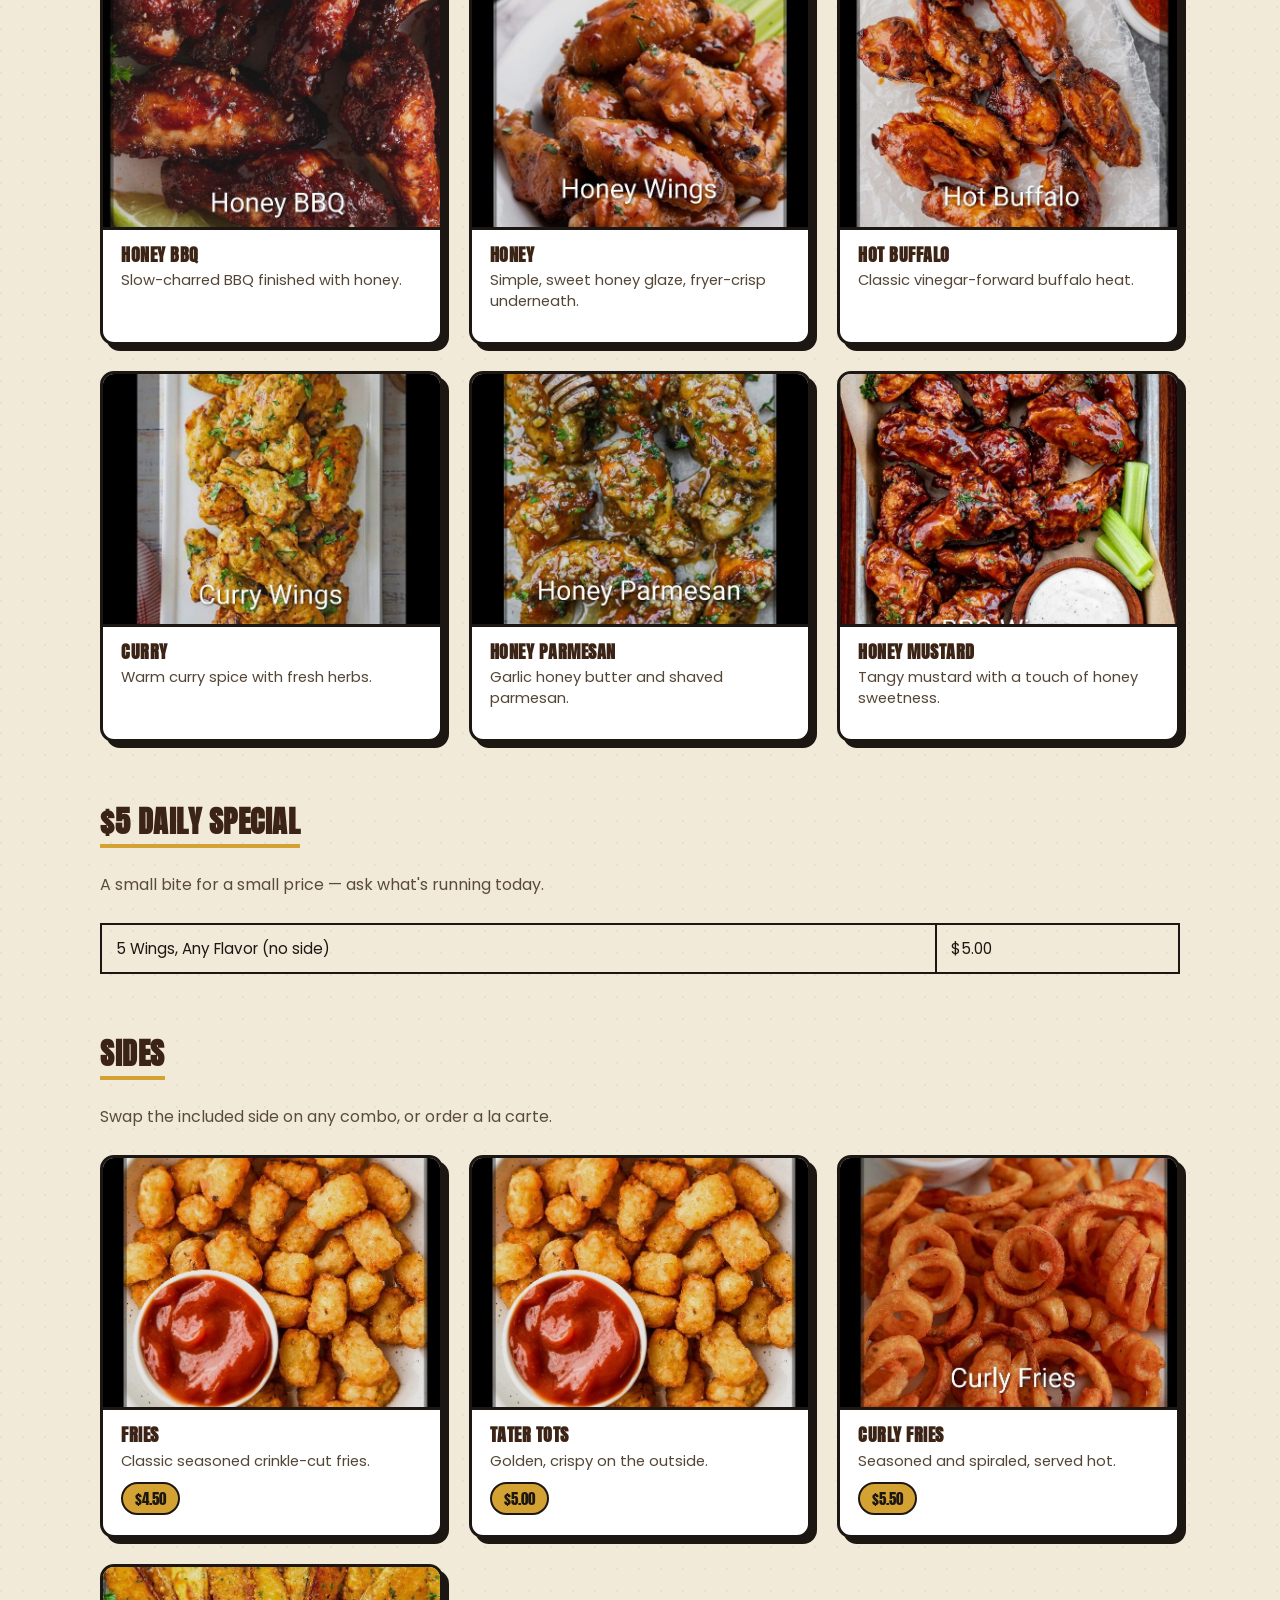
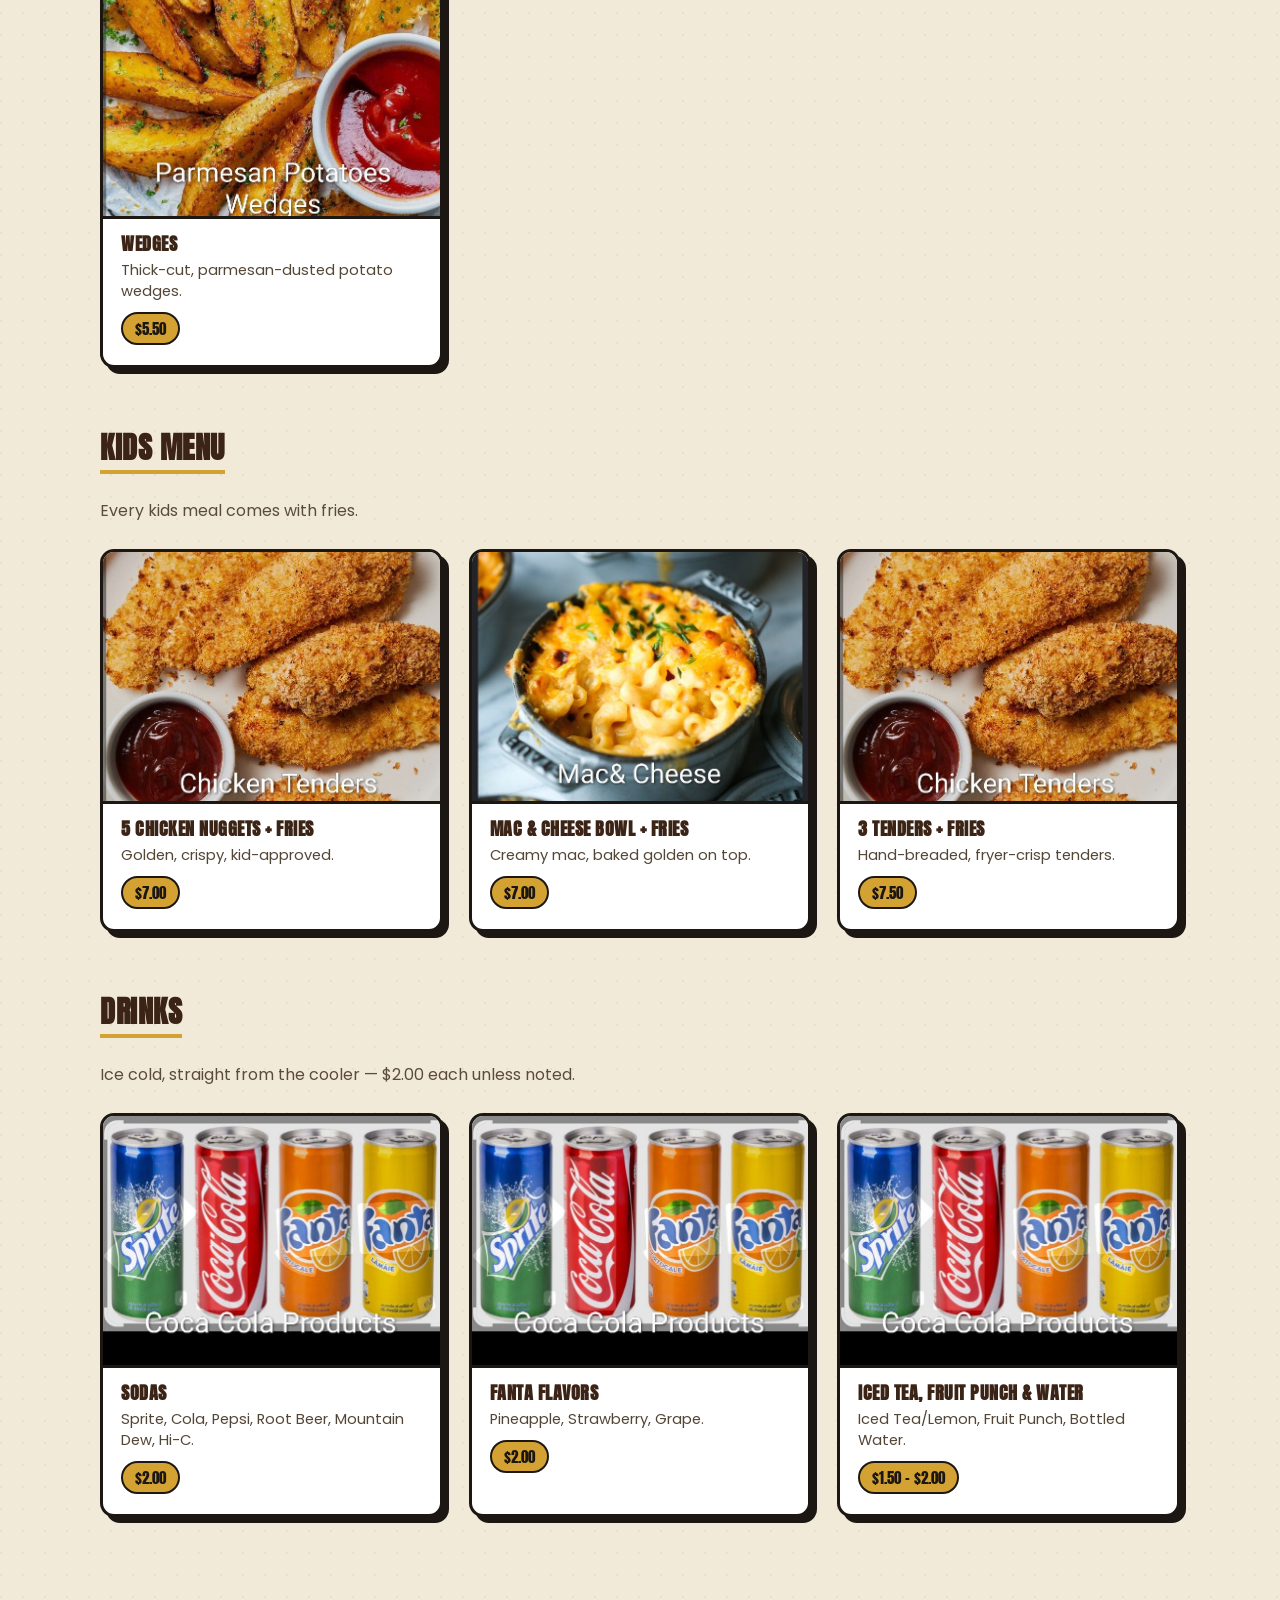
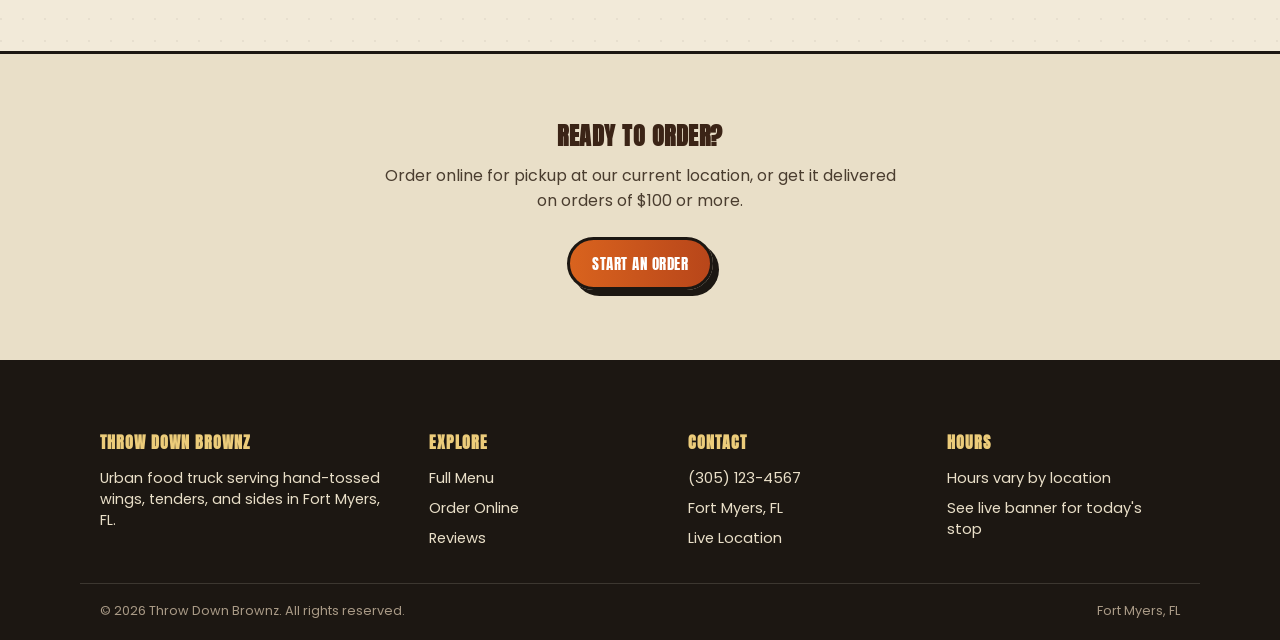
==== commit 533e91f7: "Update 5-piece combo price to" ====
--- a/menu.html
+++ b/menu.html
@@ -86,7 +86,7 @@
           <tr>
             <td>5-Piece Wings or Tenders</td>
             <td>5 wings/tenders, 1 side, 1 flavor</td>
-            <td>$10.00</td>
+            <td>$7.00</td>
           </tr>
           <tr>
             <td>10-Piece Wings or Tenders</td>
